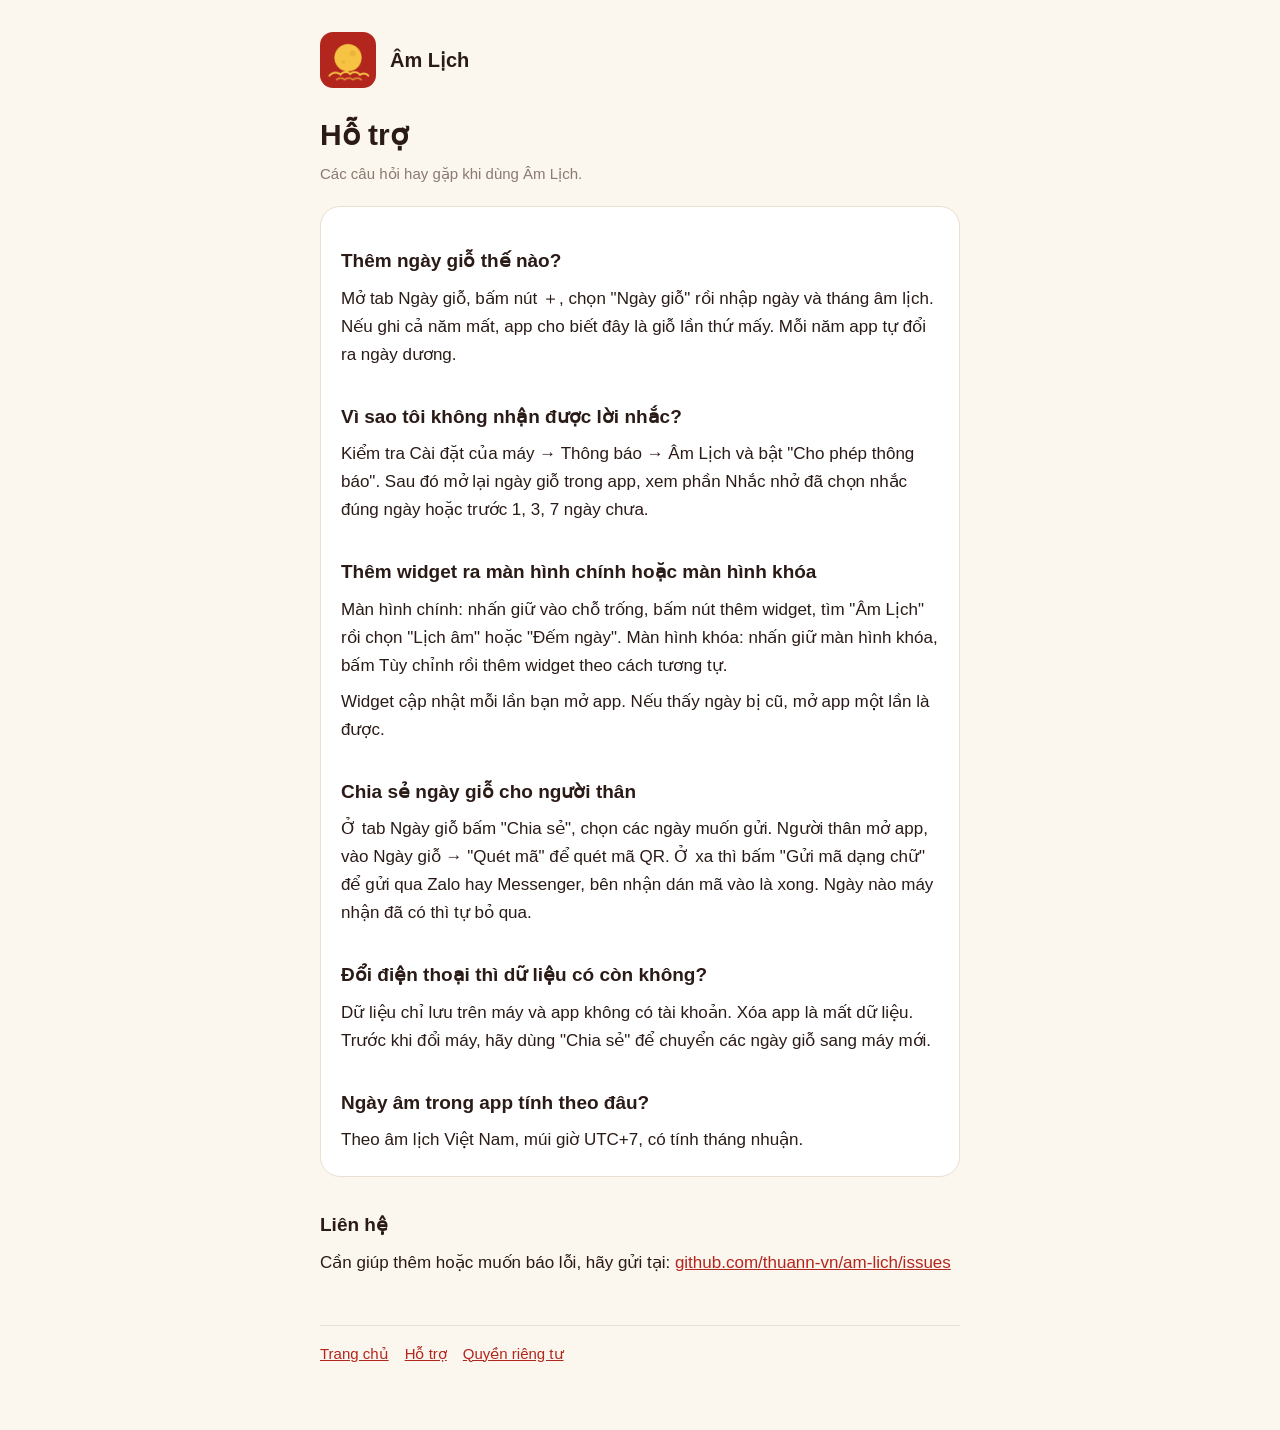
==== support.html @ d50131b9 "Trang hỗ trợ và chính sách quyền riêng tư của Âm Lịch Co-Authored-By: Claude Opus 5.5 <noreply@anthr" ====
<!doctype html>
<html lang="vi">
<head>
<meta charset="utf-8">
<meta name="viewport" content="width=device-width, initial-scale=1">
<title>Hỗ trợ: Âm Lịch</title>
<link rel="icon" href="icon.png">
<link rel="stylesheet" href="style.css">
</head>
<body>
<main>
<header><img src="icon.png" alt=""><a href="./">Âm Lịch</a></header>
<h1>Hỗ trợ</h1>
<p class="muted">Các câu hỏi hay gặp khi dùng Âm Lịch.</p>

<div class="card">
<h2>Thêm ngày giỗ thế nào?</h2>
<p>Mở tab Ngày giỗ, bấm nút ＋, chọn "Ngày giỗ" rồi nhập ngày và tháng âm lịch. Nếu ghi cả năm mất, app cho biết đây là giỗ lần thứ mấy. Mỗi năm app tự đổi ra ngày dương.</p>

<h2>Vì sao tôi không nhận được lời nhắc?</h2>
<p>Kiểm tra Cài đặt của máy → Thông báo → Âm Lịch và bật "Cho phép thông báo". Sau đó mở lại ngày giỗ trong app, xem phần Nhắc nhở đã chọn nhắc đúng ngày hoặc trước 1, 3, 7 ngày chưa.</p>

<h2>Thêm widget ra màn hình chính hoặc màn hình khóa</h2>
<p>Màn hình chính: nhấn giữ vào chỗ trống, bấm nút thêm widget, tìm "Âm Lịch" rồi chọn "Lịch âm" hoặc "Đếm ngày". Màn hình khóa: nhấn giữ màn hình khóa, bấm Tùy chỉnh rồi thêm widget theo cách tương tự.</p>
<p>Widget cập nhật mỗi lần bạn mở app. Nếu thấy ngày bị cũ, mở app một lần là được.</p>

<h2>Chia sẻ ngày giỗ cho người thân</h2>
<p>Ở tab Ngày giỗ bấm "Chia sẻ", chọn các ngày muốn gửi. Người thân mở app, vào Ngày giỗ → "Quét mã" để quét mã QR. Ở xa thì bấm "Gửi mã dạng chữ" để gửi qua Zalo hay Messenger, bên nhận dán mã vào là xong. Ngày nào máy nhận đã có thì tự bỏ qua.</p>

<h2>Đổi điện thoại thì dữ liệu có còn không?</h2>
<p>Dữ liệu chỉ lưu trên máy và app không có tài khoản. Xóa app là mất dữ liệu. Trước khi đổi máy, hãy dùng "Chia sẻ" để chuyển các ngày giỗ sang máy mới.</p>

<h2>Ngày âm trong app tính theo đâu?</h2>
<p>Theo âm lịch Việt Nam, múi giờ UTC+7, có tính tháng nhuận.</p>
</div>

<h2>Liên hệ</h2>
<p>Cần giúp thêm hoặc muốn báo lỗi, hãy gửi tại: <a href="https://github.com/thuann-vn/am-lich/issues">github.com/thuann-vn/am-lich/issues</a></p>
<footer><a href="./">Trang chủ</a><a href="support.html">Hỗ trợ</a><a href="privacy.html">Quyền riêng tư</a></footer>
</main>
</body>
</html>
---- style.css ----
:root { --bg: #FBF6EE; --card: #FFFFFF; --primary: #B3261E; --text: #2B1B17; --muted: #8A7A72; --border: #EADFD3; }
* { box-sizing: border-box; }
body {
  margin: 0; background: var(--bg); color: var(--text);
  font: 17px/1.65 -apple-system, BlinkMacSystemFont, "Segoe UI", Roboto, "Helvetica Neue", Arial, sans-serif;
}
main { max-width: 680px; margin: 0 auto; padding: 32px 20px 64px; }
header { display: flex; align-items: center; gap: 14px; margin-bottom: 28px; }
header img { width: 56px; height: 56px; border-radius: 13px; }
header a { color: var(--text); text-decoration: none; font-weight: 700; font-size: 20px; }
h1 { font-size: 30px; line-height: 1.25; margin: 0 0 6px; }
h2 { font-size: 19px; margin: 32px 0 6px; }
p { margin: 8px 0; }
a { color: var(--primary); }
.muted { color: var(--muted); font-size: 15px; }
.card { background: var(--card); border: 1px solid var(--border); border-radius: 20px; padding: 6px 20px 14px; margin-top: 20px; }
.links { display: flex; gap: 12px; flex-wrap: wrap; margin-top: 24px; }
.links a { background: var(--primary); color: #fff; text-decoration: none; font-weight: 600; padding: 12px 20px; border-radius: 14px; }
.links a.ghost { background: #FBE9E7; color: var(--primary); }
footer { margin-top: 48px; padding-top: 16px; border-top: 1px solid var(--border); font-size: 15px; color: var(--muted); }
footer a { margin-right: 16px; }
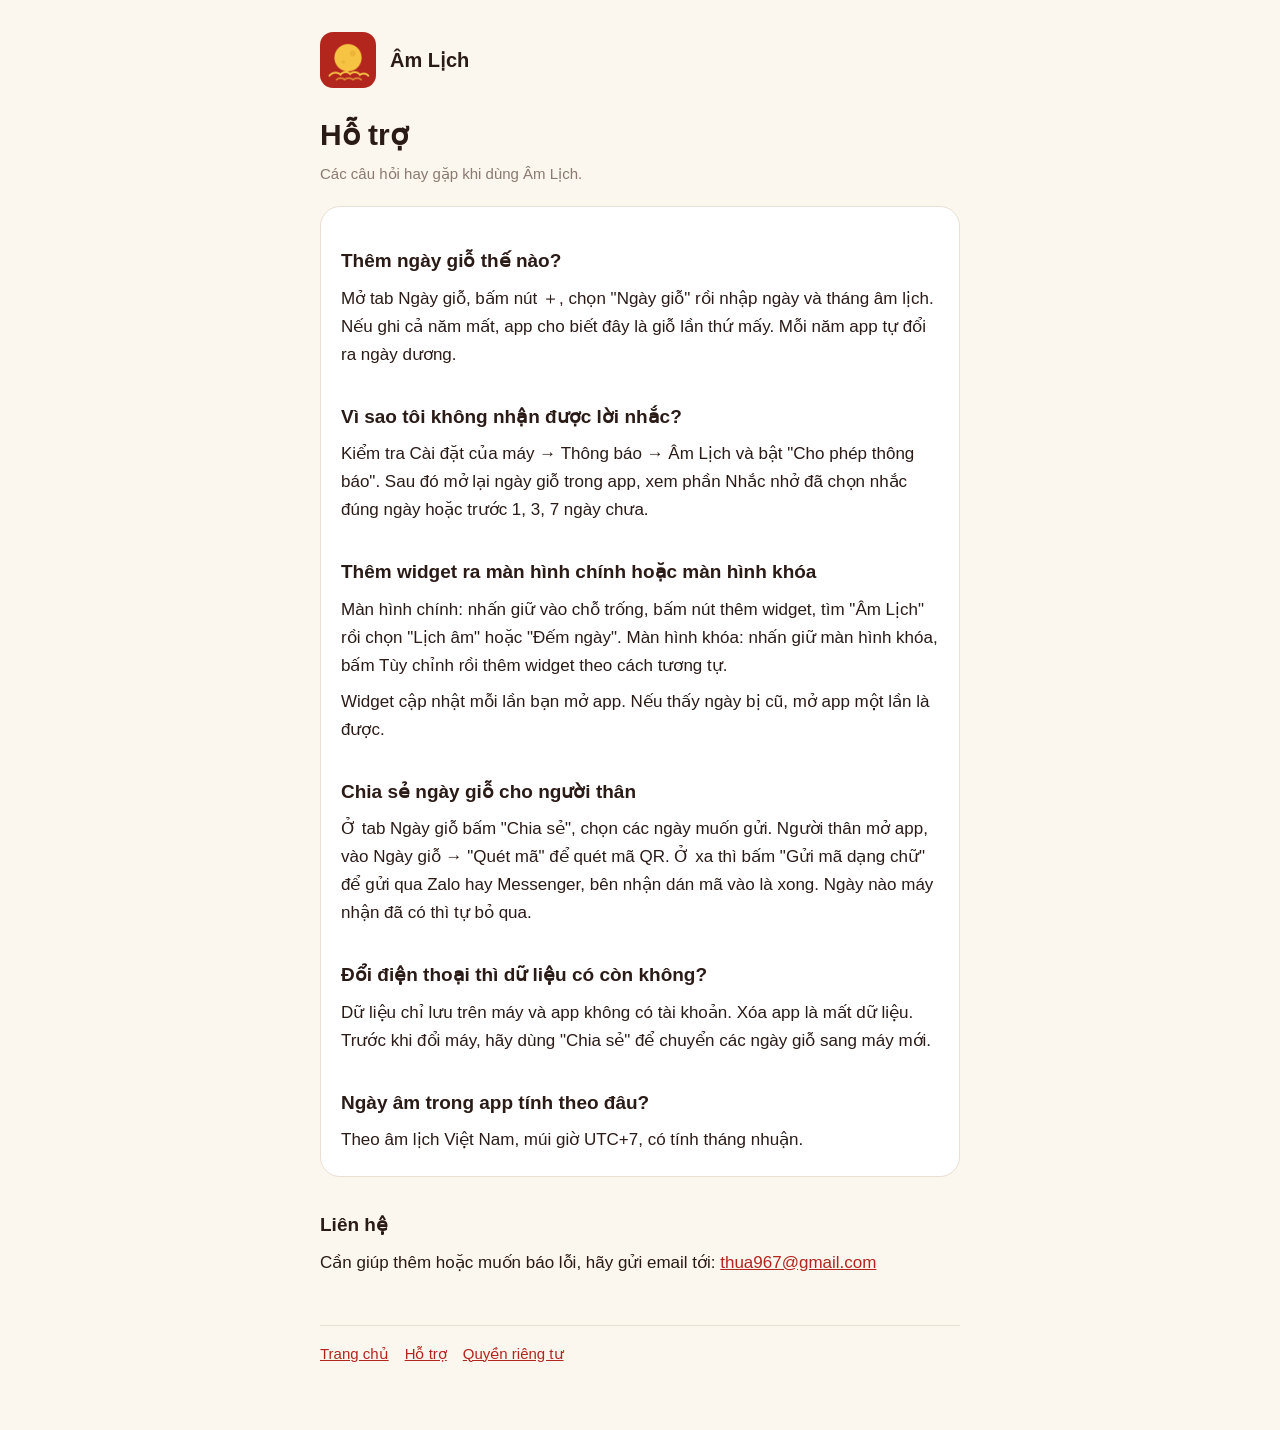
==== commit abd3a285: "Thêm email liên hệ Co-Authored-By: Claude Opus 5.5 <noreply@anthropic.com>" ====
--- a/support.html
+++ b/support.html
@@ -35,7 +35,7 @@
 </div>
 
 <h2>Liên hệ</h2>
-<p>Cần giúp thêm hoặc muốn báo lỗi, hãy gửi tại: <a href="https://github.com/thuann-vn/am-lich/issues">github.com/thuann-vn/am-lich/issues</a></p>
+<p>Cần giúp thêm hoặc muốn báo lỗi, hãy gửi email tới: <a href="mailto:thua967@gmail.com">thua967@gmail.com</a></p>
 <footer><a href="./">Trang chủ</a><a href="support.html">Hỗ trợ</a><a href="privacy.html">Quyền riêng tư</a></footer>
 </main>
 </body>
